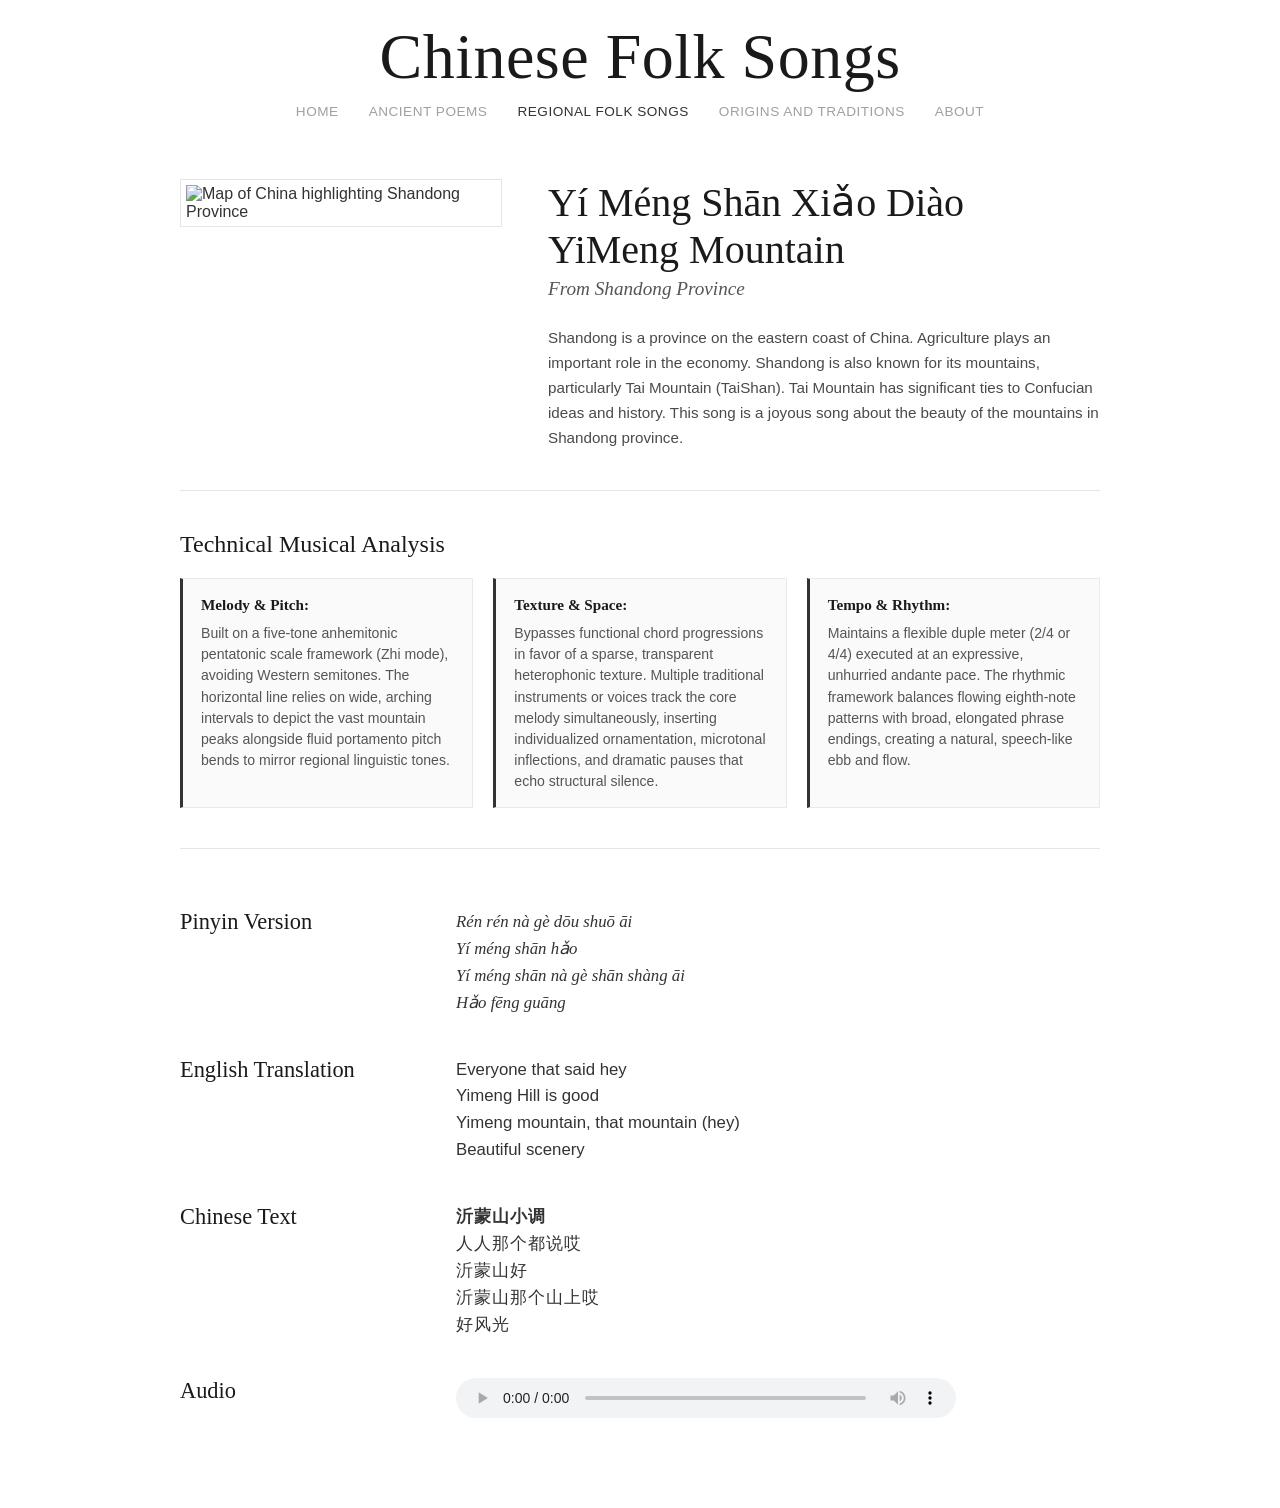
==== 8.html @ 67ccbd60 "page 8" ====
<!DOCTYPE html>
<html lang="en">

  <head>
    <meta charset="UTF-8">
    <title>yi meng shan xiao diao - ISP</title>
    <link rel="stylesheet" href="./style.css">

  </head>
    
  <body>
  <html lang="en">
<head>
    <meta charset="UTF-8">
    <meta name="viewport" content="width=device-width, initial-scale=1.0">
    <title>Chinese Folk Songs for Music Teachers</title>
    <link href="https://fonts.googleapis.com/css2?family=Playfair+Display:ital,wght=0,400..900;1,400..900&display=swap" rel="stylesheet">
    <link rel="stylesheet" href="style8.css">
</head>
<body>

    <header class="main-header">
        <h1>Chinese Folk Songs</h1>
    </header>

    <nav class="navbar">
        <ul>
            <li><a href="index.html">HOME</a></li>

            <li class="dropdown">
                <a href="ancientpoems.html">ANCIENT POEMS</a>
                <ul class="dropdown-menu">
                    <li><a href="1.html">JÌNG YÈ SĪ (QUIET NIGHT THOUGHTS)</a></li>
                    <li><a href="2.html">FÙ DÉ GǓ YUÁN CǍO SÒNG BIÉ (FAREWELL ON AN ANCIENT PLAIN)</a></li>
                    <li><a href="3.html">XIANG SI (THINKING OF EACH OTHER)</a></li>
                </ul>
            </li>
         
            <!-- Assigned the active class here since Yí Méng Shān Xiǎo Diào is a Regional Folk Song -->
            <li class="dropdown active">
                <a href="folksongs.html">REGIONAL FOLK SONGS</a>
                <ul class="dropdown-menu">
                    <li><a href="4.html">MÒ LÌ HUĀ (JASMINE FLOWER)</a></li>
                    <li><a href="5.html">KĀNG DÌNG QÍNG GĒ (KANGDING LOVE SONG)</a></li>
                    <li><a href="6.html">WA HA HA (XINJIANG PROVINCE)</a></li>
                    <li><a href="7.html">ZAI NA YAO YUAN DE DI FANG (XINJIANG PROVINCE)</a></li>
                    <li><a href="8.html">YI MENG SHAN XIAO DIAO (YIMENG MOUNTAN)</a></li>
                </ul>
            </li>

            <li class="dropdown">
                <a href="origins.html">ORIGINS AND TRADITIONS</a>
                <ul class="dropdown-menu">
                    <li><a href="history.html">HISTORY &amp; TIMELINE</a></li>
                    <li><a href="traditional.html">TRADITIONAL INSTRUMENTS</a></li>
                </ul>
            </li>

            <li><a href="about.html">ABOUT</a></li>
        </ul>
    </nav>

    <main class="poem-wrapper">
        
        <!-- TOP PROFILE MATRIX: Artwork and Biography -->
        <section class="poem-profile-grid">
            <div class="profile-image-frame">
                <!-- Updated alt attribute to match the map pointing to Shandong Province in image_39ad83.png -->
                <img src="https://govt.chinadaily.com.cn/images/202410/30/6721896c498eec7e131d1652.jpeg" alt="Map of China highlighting Shandong Province" class="poem-art-img">
            </div>
            
            <div class="profile-bio-text">
                <h2>Yí Méng Shān Xiǎo Diào<br>YiMeng Mountain</h2>
                <p class="poet-author">From Shandong Province</p>
                <p class="bio-narrative">
                    Shandong is a province on the eastern coast of China. Agriculture plays an important role in the economy. Shandong is also known for its mountains, particularly Tai Mountain (TaiShan). Tai Mountain has significant ties to Confucian ideas and history. This song is a joyous song about the beauty of the mountains in Shandong province.
                </p>
            </div>
        </section>

        <hr class="section-divider">

        <!-- NEW COMPACT MUSICAL ANALYSIS MATRIX -->
        <section class="quick-analysis-section">
            <h3>Technical Musical Analysis</h3>
            <div class="analysis-compact-grid">
                <div class="analysis-pill">
                    <strong>Melody &amp; Pitch:</strong> Built on a five-tone anhemitonic pentatonic scale framework (Zhi mode), avoiding Western semitones. The horizontal line relies on wide, arching intervals to depict the vast mountain peaks alongside fluid portamento pitch bends to mirror regional linguistic tones.
                </div>
                <div class="analysis-pill">
                    <strong>Texture &amp; Space:</strong> Bypasses functional chord progressions in favor of a sparse, transparent heterophonic texture. Multiple traditional instruments or voices track the core melody simultaneously, inserting individualized ornamentation, microtonal inflections, and dramatic pauses that echo structural silence.
                </div>
                <div class="analysis-pill">
                    <strong>Tempo &amp; Rhythm:</strong> Maintains a flexible duple meter (2/4 or 4/4) executed at an expressive, unhurried andante pace. The rhythmic framework balances flowing eighth-note patterns with broad, elongated phrase endings, creating a natural, speech-like ebb and flow. 
                </div>
            </div>
        </section>

        <hr class="section-divider">

        <!-- LOWER TRANSLATION MATRIX -->
        <section class="translation-matrix-grid">
            
            <div class="matrix-label-item">
                <h3>Pinyin Version</h3>
            </div>
            <div class="matrix-content-block pinyin-block">
                <p>Rén rén nà gè dōu shuō āi</p>
                <p>Yí méng shān hǎo</p>
                <p>Yí méng shān nà gè shān shàng āi</p>
                <p>Hǎo fēng guāng</p>
            </div>

            <div class="matrix-label-item">
                <h3>English Translation</h3>
            </div>
            <div class="matrix-content-block english-block">
                <p>Everyone that said hey</p>
                <p>Yimeng Hill is good</p>
                <p>Yimeng mountain, that mountain (hey)</p>
                <p>Beautiful scenery</p>
            </div>

            <div class="matrix-label-item">
                <h3>Chinese Text</h3>
            </div>
            <div class="matrix-content-block chinese-block">
                <p><strong>沂蒙山小调</strong></p>
                <p>人人那个都说哎</p>
                <p>沂蒙山好</p>
                <p>沂蒙山那个山上哎</p>
                <p>好风光</p>
            </div>

            <div class="matrix-label-item">
                <h3>Audio</h3>
            </div>
            <div class="matrix-content-block audio-block">
                <audio controls class="custom-audio-player">
                    <!-- Placeholder link preserved for the updated audio track execution -->
                    <source src="https://www.dropbox.com/scl/fi/th9v6qn0a2kprmneqp8wo/A-Ditty-of-Yimeng-Mountains-Yi-Meng-Shan-Xiao-Diao.mp3?rlkey=ypcoowwkd25ro7mayodqrt58b&amp;st=93h19vhk&amp;raw=1" type="audio/mpeg">
                    Your browser does not support the audio element.
                </audio>
            </div>

        </section>
    </main>

</body>
</html>
    
  </body>
  
</html>
---- style.css ----
/* Global Reset and Settings */
* {
    margin: 0;
    padding: 0;
    box-sizing: border-box;
}

body {
    font-family: 'Helvetica Neue', Helvetica, Arial, sans-serif;
    background-color: #ffffff;
    color: #333333;
    padding: 20px; /* Base outer frame padding */
    -webkit-font-smoothing: antialiased;
    -moz-osx-font-smoothing: grayscale;
}

/* Header Styles */
.main-header h1 {
    text-align: center;
    font-family: 'Georgia', serif; 
    font-size: 4rem;           
    font-weight: 400;          
    letter-spacing: 0.5px;
    color: #1a1a1a;            
}

/* Navigation Menu Styles */
.navbar {
    display: flex;
    justify-content: center;
    margin-bottom: 15px;
    position: relative;
    z-index: 10; 
}

.navbar ul {
    list-style: none;
    display: flex;
    gap: 30px;
}

.navbar a {
    text-decoration: none;
    font-size: 0.85rem;
    letter-spacing: 0.5px;
    color: #a0a0a0; 
    display: block;
    padding: 10px 0;
    transition: color 0.2s ease;
}

.navbar li.active > a,
.navbar a:hover {
    color: #333333; 
}

/* Dropdown Sub-menu Setup */
.dropdown {
    position: relative;
}

.dropdown .dropdown-menu {
    display: flex; 
    flex-direction: column;
    position: absolute;
    top: 100%;
    left: 50%;                     
    transform: translate(-50%, -10px); 
    background-color: rgba(255, 255, 255, 0.95); 
    border: 1px solid #dcdcdc;
    width: 260px;                  
    gap: 0; 
    
    visibility: hidden;            
    opacity: 0;                    
    transition: opacity 0.3s ease, transform 0.3s ease, visibility 0.3s;
}

.dropdown:hover .dropdown-menu {
    visibility: visible;           
    opacity: 1;                    
    transform: translate(-50%, 0); 
}

.dropdown-menu li {
    border-bottom: 1px solid #e5e5e5;
}

.dropdown-menu li:last-child {
    border-bottom: none;
}

.dropdown-menu a {
    color: #8c8c8c;
    font-size: 0.75rem;
    line-height: 1.3;
    padding: 12px 15px;
    text-align: left;
}

.dropdown-menu a:hover {
    background-color: #f9f9f9;
    color: #333333;
}

/* Hero Section Layout */
.hero-section {
    position: relative;
    width: 100%;
    max-width: 1200px;
    height: 500px;
    margin: 0 auto;
    background: #1a1a1a url('https://i.redd.it/rlrb2d1rll3b1.jpg') no-repeat center center/cover; 
    display: flex;
    align-items: center;
    justify-content: center;
}

.hero-overlay {
    position: absolute;
    top: 0;
    left: 0;
    width: 100%;
    height: 100%;
    background-color: rgba(0, 0, 0, 0.35); 
    display: flex;
    flex-direction: column;
    justify-content: center;
    align-items: center;
    text-align: center;
    color: #ffffff;
    padding: 0 20px;
}

.hero-overlay h2 {
    font-family: 'Georgia', serif; 
    font-size: 3rem;
    font-weight: 400;
    margin-bottom: 20px;
    text-shadow: 1px 1px 4px rgba(0, 0, 0, 0.6);
}

.subtitle {
    font-size: 1.25rem;
    font-weight: 300;
    margin-bottom: 40px;
    letter-spacing: 0.5px;
    text-shadow: 1px 1px 3px rgba(0, 0, 0, 0.6);
}

.cta-text {
    font-size: 1.05rem;
    font-weight: 600;
    letter-spacing: 0.3px;
    text-shadow: 1px 1px 3px rgba(0, 0, 0, 0.8);
}

/* Intro Section Layout */
.intro-section {
    width: 100%;
    max-width: 1200px; 
    margin: 50px auto; 
    padding: 0;        
}

.intro-container {
    display: flex;
    gap: 5px;           
    align-items: center; 
}

/* Image Column Alignment */
.intro-image-wrapper {
    flex: 0 0 40%;       
}

.intro-image {
    width: 50%;
    height: auto;
    display: block;      
    object-fit: cover;
}

/* Text Column Alignment */
.intro-text {
    flex: 1;             
}

.intro-text p {
    font-family: 'Helvetica Neue', Helvetica, Arial, sans-serif;
    font-size: 1.05rem;
    line-height: 1.65;
    color: #4a4a4a;
    margin-bottom: 24px;
}

.intro-text p:last-child {
    margin-bottom: 0;
}

.intro-text em {
    font-style: italic;
}

.intro-text a {
    color: #4682B4; 
    text-decoration: none;
    font-weight: 500;
}

.intro-text a:hover {
    text-decoration: underline;
}

/* Categories Section Layout (Brought closer together and centered) */
.categories-section {
    width: 100%;
    max-width: 800px; /* Narrowed layout container pulls the cards tighter to the center */
    margin: 80px auto 40px auto; 
    padding: 40px 0 0 0;
    border-top: 1px solid #e5e5e5; 
}

.categories-container {
    display: grid;
    grid-template-columns: repeat(3, 1fr); 
    gap: 30px; /* Reduced gutter spacing brings columns closer horizontally */
    justify-content: center;               
}

/* Individual Card Styling */
.category-card {
    display: flex;
    flex-direction: column;
    align-items: center; 
    text-align: center;
}

/* Image Uniformity Settings */
.category-image-wrapper {
    width: 100%;
    height: 140px; 
    margin-bottom: 25px;
    display: flex;
    justify-content: center;
    align-items: center;
    overflow: hidden;
}

.category-image {
    max-width: 100%;
    max-height: 100%;
    object-fit: contain; 
}

/* Text Layering typography */
.category-card h3 {
    font-family: 'Georgia', serif;
    font-size: 1.65rem;
    font-weight: 400;
    color: #1a1a1a;
    margin-bottom: 15px;
    line-height: 1.2;
}

.category-card p {
    font-family: 'Helvetica Neue', Helvetica, Arial, sans-serif;
    font-size: 0.95rem;
    line-height: 1.5;
    color: #555555;
    margin-bottom: 30px;
    flex-grow: 1; 
}

/* Dark Accent Button Links */
.btn-learn-more {
    display: inline-block;
    background-color: #2b2b2b;
    color: #ffffff;
    text-decoration: none;
    font-family: 'Helvetica Neue', Helvetica, Arial, sans-serif;
    font-size: 0.75rem;
    font-weight: 600;
    letter-spacing: 1px;
    padding: 12px 24px;
    transition: background-color 0.2s ease;
}

.btn-learn-more:hover {
    background-color: #444444; 
}

/* Responsive UI Adjustment Layer */
@media (max-width: 768px) {
    .intro-section {
        padding: 0 20px; 
    }
    
    .intro-container {
        flex-direction: column; 
        gap: 3px;
    }
    
    .intro-image-wrapper {
        flex: 0 0 100%;
    }

    .categories-section {
        padding: 40px 20px 0 20px; 
    }

    .categories-container {
        grid-template-columns: 1fr; /* Stacks vertically on smaller mobile displays */
        gap: 50px;
    }
}
---- style8.css ----
/* ==========================================
   GLOBAL RESET & BASE LAYOUT SETTINGS
   ========================================== */
* {
    margin: 0;
    padding: 0;
    box-sizing: border-box;
}

body {
    font-family: 'Helvetica Neue', Helvetica, Arial, sans-serif;
    background-color: #ffffff;
    color: #333333;
    padding: 20px;
    -webkit-font-smoothing: antialiased;
    -moz-osx-font-smoothing: grayscale;
}

/* Main Top Header */
.main-header h1 {
    text-align: center;
    font-family: 'Georgia', serif; 
    font-size: 4rem;           
    font-weight: 400;          
    letter-spacing: 0.5px;
    color: #1a1a1a;            
}

/* ==========================================
   NAVIGATION BAR & DROPDOWN ALIGNMENT
   ========================================== */
.navbar {
    display: flex;
    justify-content: center;
    margin-bottom: 15px;
    position: relative;
    z-index: 100;
}

.navbar ul {
    list-style: none;
    display: flex;
    gap: 30px;
}

.navbar a {
    text-decoration: none;
    font-size: 0.85rem;
    letter-spacing: 0.5px;
    color: #a0a0a0; 
    display: block;
    padding: 10px 0;
    transition: color 0.2s ease;
}

.navbar li.active > a,
.navbar a:hover {
    color: #333333; 
}

/* Dropdown Menu System Configuration */
.dropdown {
    position: relative;
}

.dropdown .dropdown-menu {
    display: flex; 
    flex-direction: column;
    position: absolute;
    top: 100%;
    left: 50%;                     
    transform: translate(-50%, -10px); 
    background-color: rgba(255, 255, 255, 0.98); 
    border: 1px solid #dcdcdc;
    width: 280px;                  
    gap: 0; 
    padding: 0;
    
    visibility: hidden;            
    opacity: 0;                    
    transition: opacity 0.3s ease, transform 0.3s ease, visibility 0.3s;
    box-shadow: 0px 4px 10px rgba(0,0,0,0.05);
}

.dropdown:hover .dropdown-menu {
    visibility: visible;           
    opacity: 1;                    
    transform: translate(-50%, 0); 
}

.dropdown-menu li {
    border-bottom: 1px solid #e5e5e5;
    width: 100%;
}

.dropdown-menu li:last-child {
    border-bottom: none;
}

.dropdown-menu a {
    color: #8c8c8c;
    font-size: 0.75rem;
    line-height: 1.3;
    padding: 12px 15px;
    text-align: left;
    display: block;
}

.dropdown-menu a:hover {
    background-color: #f9f9f9;
    color: #333333;
}

/* ==========================================
   PAGE STRUCTURAL TYPOGRAPHY
   ========================================== */
.section-divider {
    width: 100%;
    border: none;
    border-top: 1px solid #e5e5e5;
    margin: 40px 0;
}

/* ==========================================
   POEM WORKSPACE STRUCTURING
   ========================================== */
.poem-wrapper {
    width: 100%;
    max-width: 960px;
    margin: 50px auto;
    padding: 0 20px;
}

/* Top Biography Grid */
.poem-profile-grid {
    display: grid;
    grid-template-columns: 35% 60%;
    gap: 5%;
    align-items: start;
    margin-bottom: 40px;
}

.profile-image-frame {
    border: 1px solid #e5e5e5;
    padding: 5px;
    background-color: #ffffff;
}

.poem-art-img {
    width: 100%;
    height: auto;
    display: block;
    object-fit: cover;
}

.profile-bio-text {
    text-align: left;
}

.profile-bio-text h2 {
    font-family: 'Georgia', serif;
    font-size: 2.5rem;
    font-weight: 400;
    color: #1a1a1a;
    margin-bottom: 5px;
}

.poet-author {
    font-family: 'Georgia', serif;
    font-style: italic;
    font-size: 1.2rem;
    color: #555555;
    margin-bottom: 25px;
}

.bio-narrative {
    font-size: 0.95rem;
    line-height: 1.65;
    color: #4a4a4a;
}

/* ==========================================
   COMPACT MUSICAL ANALYSIS MATRIX STYLING
   ========================================== */
.quick-analysis-section {
    text-align: left;
    margin: 10px 0;
}

.quick-analysis-section h3 {
    font-family: 'Georgia', serif;
    font-size: 1.5rem;
    font-weight: 400;
    color: #1a1a1a;
    margin-bottom: 20px;
}

.analysis-compact-grid {
    display: grid;
    grid-template-columns: repeat(3, 1fr);
    gap: 20px;
}

.analysis-pill {
    background-color: #fafafa;
    border: 1px solid #eaeaea;
    border-left: 3px solid #333333;
    padding: 15px 18px;
    font-size: 0.88rem;
    line-height: 1.5;
    color: #555555;
}

.analysis-pill strong {
    color: #1a1a1a;
    display: block;
    font-family: 'Georgia', serif;
    font-size: 0.95rem;
    margin-bottom: 6px;
}

/* ==========================================
   FIXED POEM DATA MATRIX (CSS GRID ROW PAIRING)
   ========================================== */
.translation-matrix-grid {
    display: grid;
    grid-template-columns: 30% 70%; 
    gap: 0;
    margin-top: 30px;
    text-align: left;
    align-items: start; 
}

.matrix-label-item {
    padding: 20px 0;
}

.matrix-label-item h3 {
    font-family: 'Georgia', serif;
    font-size: 1.4rem;
    font-weight: 400;
    color: #1a1a1a;
    line-height: 1.2;
}

.matrix-content-block {
    padding: 20px 0;
    font-size: 1.05rem;
    line-height: 1.6;
    color: #333333;
}

/* Custom Text and Type Adjustments */
.pinyin-block p {
    font-family: 'Georgia', serif;
    font-style: italic;
}

.english-block h4,
.chinese-block h4 {
    font-family: 'Georgia', serif;
    font-size: 1.1rem;
    font-weight: bold;
    margin-bottom: 8px;
    color: #1a1a1a;
}

.chinese-block p {
    font-family: "PingFang SC", "Hiragino Sans GB", "Microsoft YaHei", serif;
    letter-spacing: 1px;
}

/* Printable PDF attachment styling */
.pdf-link-element {
    color: #0066cc;
    text-decoration: none;
    font-size: 0.95rem;
    display: inline-flex;
    align-items: center;
    gap: 8px;
}

.pdf-link-element:hover {
    text-decoration: underline;
}

/* ==========================================
   RESPONSIVE UI CONFIGURATIONS
   ========================================== */
@media (max-width: 768px) {
    .main-header h1 {
        font-size: 2.8rem;
    }

    .poem-profile-grid {
        grid-template-columns: 1fr;
        gap: 30px;
    }

    .analysis-compact-grid {
        grid-template-columns: 1fr;
        gap: 15px;
    }
    
    .translation-matrix-grid {
        grid-template-columns: 1fr; 
    }
    
    .matrix-label-item {
        padding: 15px 0 0 0;
        border-bottom: 1px solid #eeeeee;
    }
    
    .matrix-content-block {
        padding: 5px 0 15px 0;
    }
}
/* ==========================================
   AUDIO PLAYER LAYOUT ADJUSTMENTS
   ========================================== */
.audio-block {
    padding: 20px 0;
    display: flex;
    align-items: center;
}

.custom-audio-player {
    width: 100%;
    max-width: 500px; /* Limits the player width to match modern, sleek web elements */
    height: 40px;
    outline: none;
}

/* Ensure borders match nicely on small screen viewports */
@media (max-width: 768px) {
    .audio-block {
        padding: 10px 0 20px 0;
    }
}
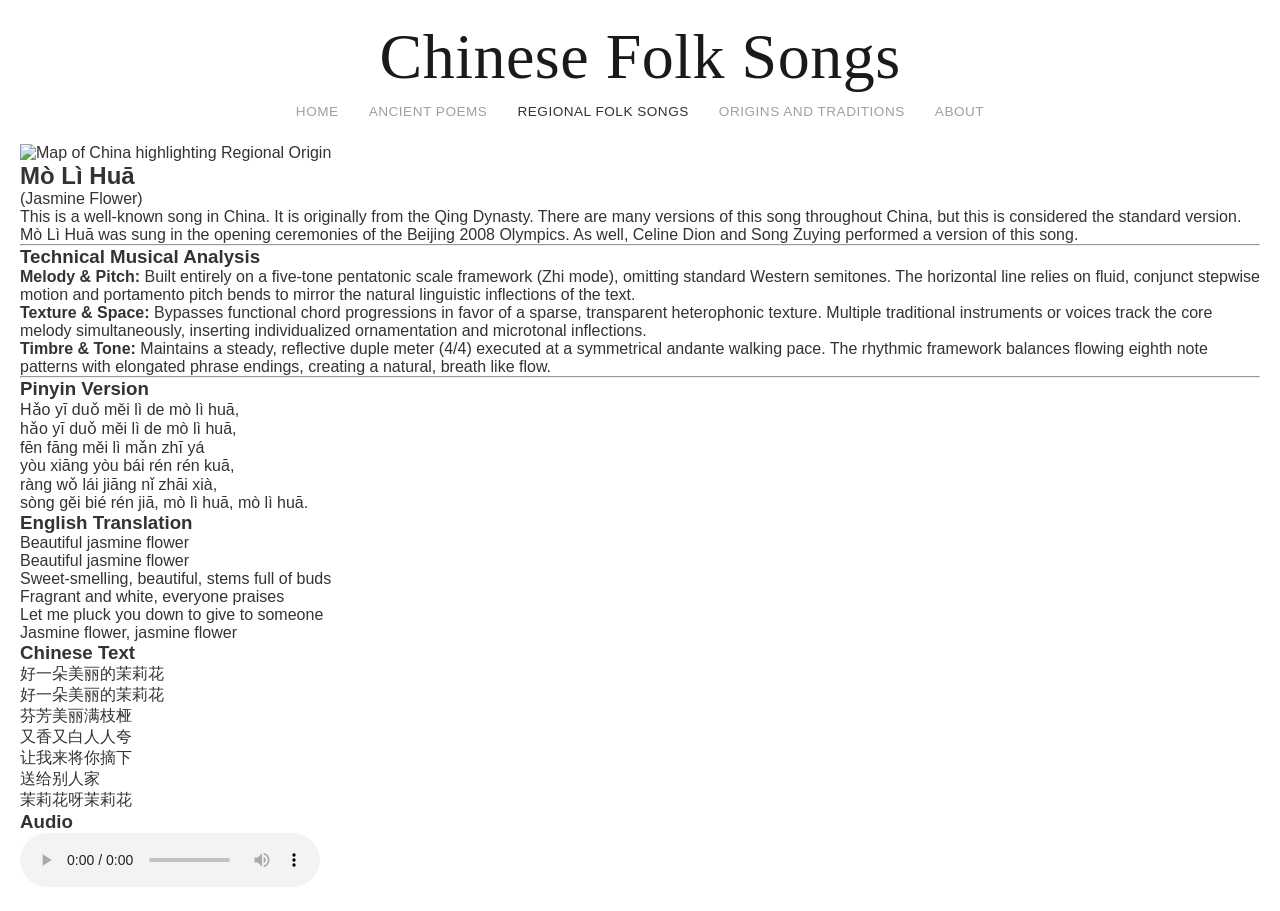
==== commit 2f7bbbf7: "page 8" ====
--- a/8.html
+++ b/8.html
@@ -3,7 +3,7 @@
 
   <head>
     <meta charset="UTF-8">
-    <title>yi meng shan xiao diao - ISP</title>
+    <title>Mo Li Hua - ISP</title>
     <link rel="stylesheet" href="./style.css">
 
   </head>
@@ -15,7 +15,7 @@
     <meta name="viewport" content="width=device-width, initial-scale=1.0">
     <title>Chinese Folk Songs for Music Teachers</title>
     <link href="https://fonts.googleapis.com/css2?family=Playfair+Display:ital,wght=0,400..900;1,400..900&display=swap" rel="stylesheet">
-    <link rel="stylesheet" href="style8.css">
+    <link rel="stylesheet" href="style4.css">
 </head>
 <body>
 
@@ -36,7 +36,7 @@
                 </ul>
             </li>
          
-            <!-- Assigned the active class here since Yí Méng Shān Xiǎo Diào is a Regional Folk Song -->
+            <!-- Moved the active class here since Mò Lì Huā is a Regional Folk Song -->
             <li class="dropdown active">
                 <a href="folksongs.html">REGIONAL FOLK SONGS</a>
                 <ul class="dropdown-menu">
@@ -62,36 +62,39 @@
 
     <main class="poem-wrapper">
         
-        <!-- TOP PROFILE MATRIX: Artwork and Biography -->
+        <!-- TOP PROFILE MATRIX: Artwork and Biography (Original image container preserved) -->
         <section class="poem-profile-grid">
             <div class="profile-image-frame">
-                <!-- Updated alt attribute to match the map pointing to Shandong Province in image_39ad83.png -->
-                <img src="https://govt.chinadaily.com.cn/images/202410/30/6721896c498eec7e131d1652.jpeg" alt="Map of China highlighting Shandong Province" class="poem-art-img">
+                <!-- Kept the original map visualization layout placeholder image frame intact -->
+                <img src="https://i.ytimg.com/vi/oK3dEf_lVS4/hqdefault.jpg" alt="Map of China highlighting Regional Origin" class="poem-art-img">
             </div>
             
             <div class="profile-bio-text">
-                <h2>Yí Méng Shān Xiǎo Diào<br>YiMeng Mountain</h2>
-                <p class="poet-author">From Shandong Province</p>
+                <h2>Mò Lì Huā</h2>
+                <p class="poet-author">(Jasmine Flower)</p>
                 <p class="bio-narrative">
-                    Shandong is a province on the eastern coast of China. Agriculture plays an important role in the economy. Shandong is also known for its mountains, particularly Tai Mountain (TaiShan). Tai Mountain has significant ties to Confucian ideas and history. This song is a joyous song about the beauty of the mountains in Shandong province.
+                    This is a well-known song in China. It is originally from the Qing Dynasty. There are many versions of this song throughout China, but this is considered the standard version.
+                </p>
+                <p class="bio-narrative">
+                    Mò Lì Huā was sung in the opening ceremonies of the Beijing 2008 Olympics. As well, Celine Dion and Song Zuying performed a version of this song.
                 </p>
             </div>
         </section>
 
         <hr class="section-divider">
 
-        <!-- NEW COMPACT MUSICAL ANALYSIS MATRIX -->
+        <!-- COMPACT MUSICAL ANALYSIS MATRIX -->
         <section class="quick-analysis-section">
             <h3>Technical Musical Analysis</h3>
             <div class="analysis-compact-grid">
                 <div class="analysis-pill">
-                    <strong>Melody &amp; Pitch:</strong> Built on a five-tone anhemitonic pentatonic scale framework (Zhi mode), avoiding Western semitones. The horizontal line relies on wide, arching intervals to depict the vast mountain peaks alongside fluid portamento pitch bends to mirror regional linguistic tones.
+                    <strong>Melody &amp; Pitch:</strong> Built entirely on a five-tone pentatonic scale framework (Zhi mode), omitting standard Western semitones. The horizontal line relies on fluid, conjunct stepwise motion and portamento pitch bends to mirror the natural linguistic inflections of the text.
                 </div>
                 <div class="analysis-pill">
-                    <strong>Texture &amp; Space:</strong> Bypasses functional chord progressions in favor of a sparse, transparent heterophonic texture. Multiple traditional instruments or voices track the core melody simultaneously, inserting individualized ornamentation, microtonal inflections, and dramatic pauses that echo structural silence.
+                    <strong>Texture &amp; Space:</strong> Bypasses functional chord progressions in favor of a sparse, transparent heterophonic texture. Multiple traditional instruments or voices track the core melody simultaneously, inserting individualized ornamentation and microtonal inflections.
                 </div>
                 <div class="analysis-pill">
-                    <strong>Tempo &amp; Rhythm:</strong> Maintains a flexible duple meter (2/4 or 4/4) executed at an expressive, unhurried andante pace. The rhythmic framework balances flowing eighth-note patterns with broad, elongated phrase endings, creating a natural, speech-like ebb and flow. 
+                    <strong>Timbre &amp; Tone:</strong> Maintains a steady, reflective duple meter (4/4) executed at a symmetrical andante walking pace. The rhythmic framework balances flowing eighth note patterns with elongated phrase endings, creating a natural, breath like flow.
                 </div>
             </div>
         </section>
@@ -105,31 +108,37 @@
                 <h3>Pinyin Version</h3>
             </div>
             <div class="matrix-content-block pinyin-block">
-                <p>Rén rén nà gè dōu shuō āi</p>
-                <p>Yí méng shān hǎo</p>
-                <p>Yí méng shān nà gè shān shàng āi</p>
-                <p>Hǎo fēng guāng</p>
+                <p>Hǎo yī duǒ měi lì de mò lì huā,</p>
+                <p>hǎo yī duǒ měi lì de mò lì huā,</p>
+                <p>fēn fāng měi lì mǎn zhī yá</p>
+                <p>yòu xiāng yòu bái rén rén kuā,</p>
+                <p>ràng wǒ lái jiāng nǐ zhāi xià,</p>
+                <p>sòng gěi bié rén jiā, mò lì huā, mò lì huā.</p>
             </div>
 
             <div class="matrix-label-item">
                 <h3>English Translation</h3>
             </div>
             <div class="matrix-content-block english-block">
-                <p>Everyone that said hey</p>
-                <p>Yimeng Hill is good</p>
-                <p>Yimeng mountain, that mountain (hey)</p>
-                <p>Beautiful scenery</p>
+                <p>Beautiful jasmine flower</p>
+                <p>Beautiful jasmine flower</p>
+                <p>Sweet-smelling, beautiful, stems full of buds</p>
+                <p>Fragrant and white, everyone praises</p>
+                <p>Let me pluck you down to give to someone</p>
+                <p>Jasmine flower, jasmine flower</p>
             </div>
 
             <div class="matrix-label-item">
                 <h3>Chinese Text</h3>
             </div>
             <div class="matrix-content-block chinese-block">
-                <p><strong>沂蒙山小调</strong></p>
-                <p>人人那个都说哎</p>
-                <p>沂蒙山好</p>
-                <p>沂蒙山那个山上哎</p>
-                <p>好风光</p>
+                <p>好一朵美丽的茉莉花</p>
+                <p>好一朵美丽的茉莉花</p>
+                <p>芬芳美丽满枝桠</p>
+                <p>又香又白人人夸</p>
+                <p>让我来将你摘下</p>
+                <p>送给别人家</p>
+                <p>茉莉花呀茉莉花</p>
             </div>
 
             <div class="matrix-label-item">
@@ -137,8 +146,7 @@
             </div>
             <div class="matrix-content-block audio-block">
                 <audio controls class="custom-audio-player">
-                    <!-- Placeholder link preserved for the updated audio track execution -->
-                    <source src="https://www.dropbox.com/scl/fi/th9v6qn0a2kprmneqp8wo/A-Ditty-of-Yimeng-Mountains-Yi-Meng-Shan-Xiao-Diao.mp3?rlkey=ypcoowwkd25ro7mayodqrt58b&amp;st=93h19vhk&amp;raw=1" type="audio/mpeg">
+                    <source src="https://www.dropbox.com/scl/fi/nlgyu8fip0zg2hc87bcpz/_Mo-Li-Hua_-_Jasmine-Flower_-Chinese-Folk-Song.mp3?rlkey=z71kr9jp1zcxti7wj3426zgbg&amp;st=afhpijh5&amp;raw=1" type="audio/mpeg">
                     Your browser does not support the audio element.
                 </audio>
             </div>
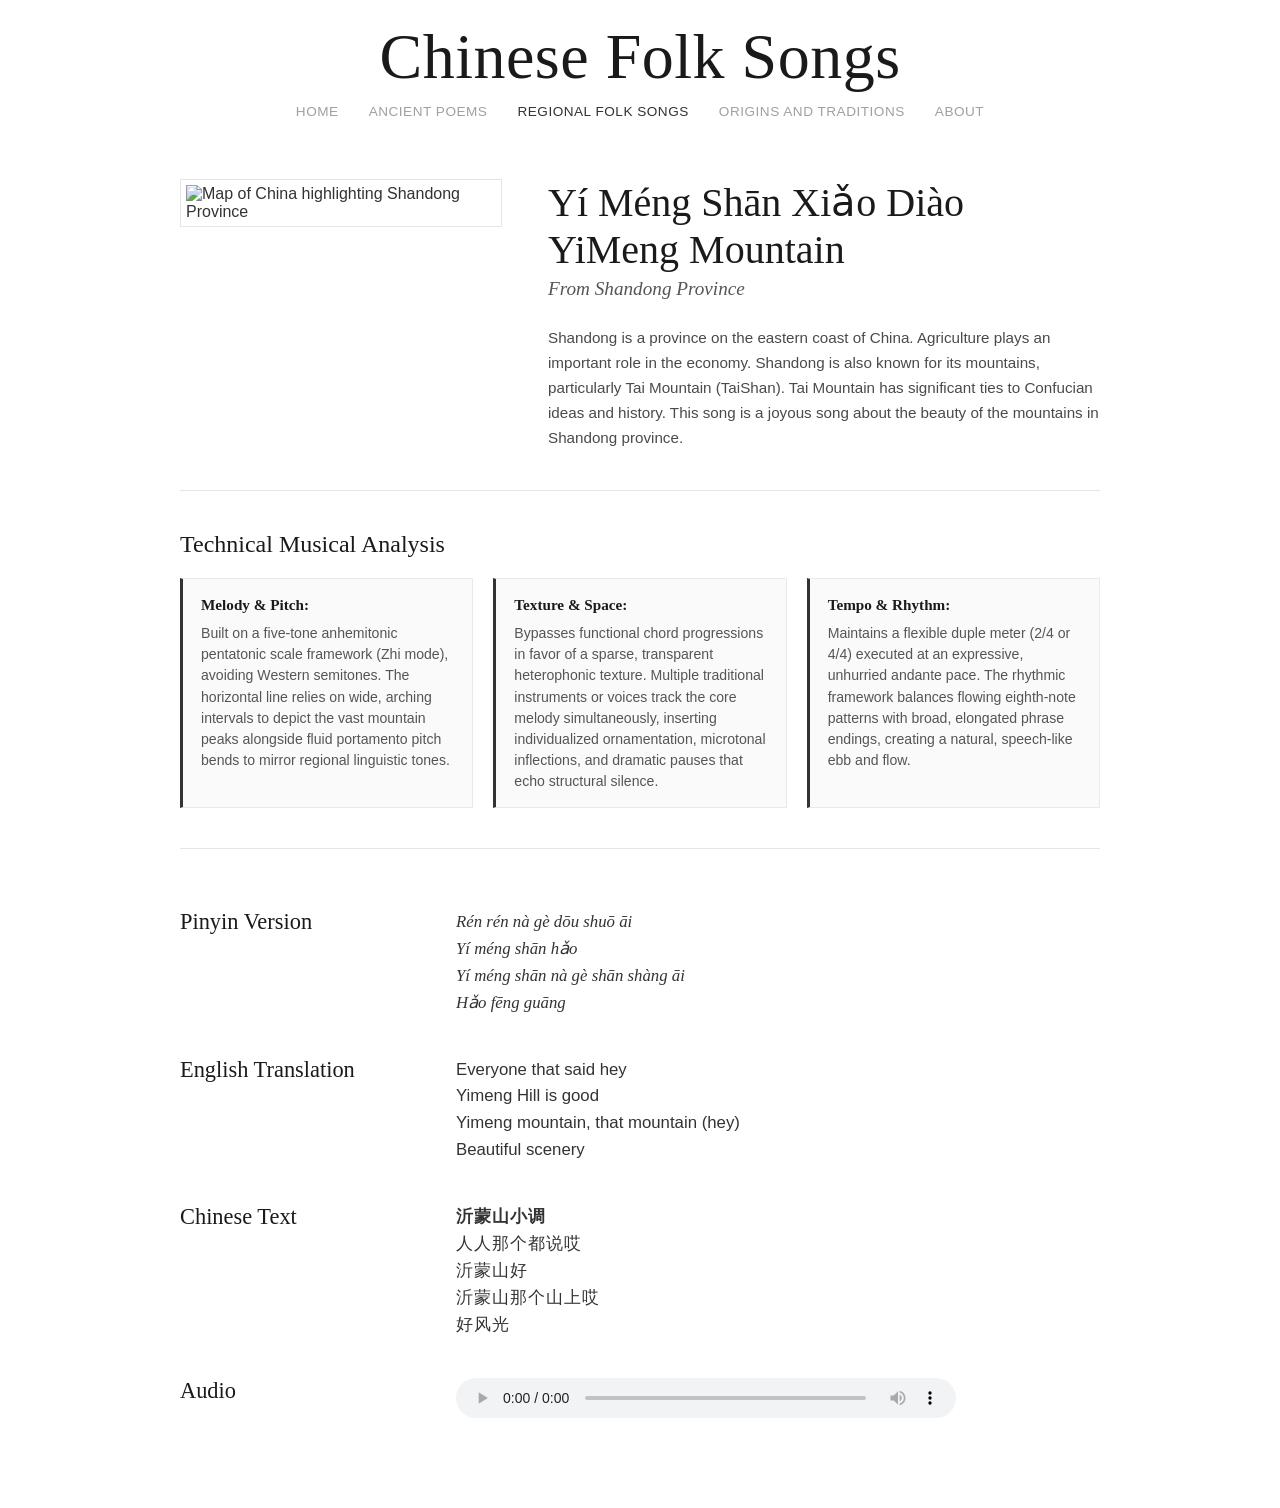
==== commit 9847a12e: "page 8" ====
--- a/8.html
+++ b/8.html
@@ -3,7 +3,7 @@
 
   <head>
     <meta charset="UTF-8">
-    <title>Mo Li Hua - ISP</title>
+    <title>yi meng shan xiao diao - ISP</title>
     <link rel="stylesheet" href="./style.css">
 
   </head>
@@ -15,7 +15,7 @@
     <meta name="viewport" content="width=device-width, initial-scale=1.0">
     <title>Chinese Folk Songs for Music Teachers</title>
     <link href="https://fonts.googleapis.com/css2?family=Playfair+Display:ital,wght=0,400..900;1,400..900&display=swap" rel="stylesheet">
-    <link rel="stylesheet" href="style4.css">
+    <link rel="stylesheet" href="style8.css">
 </head>
 <body>
 
@@ -36,7 +36,7 @@
                 </ul>
             </li>
          
-            <!-- Moved the active class here since Mò Lì Huā is a Regional Folk Song -->
+            <!-- Assigned the active class here since Yí Méng Shān Xiǎo Diào is a Regional Folk Song -->
             <li class="dropdown active">
                 <a href="folksongs.html">REGIONAL FOLK SONGS</a>
                 <ul class="dropdown-menu">
@@ -62,39 +62,36 @@
 
     <main class="poem-wrapper">
         
-        <!-- TOP PROFILE MATRIX: Artwork and Biography (Original image container preserved) -->
+        <!-- TOP PROFILE MATRIX: Artwork and Biography -->
         <section class="poem-profile-grid">
             <div class="profile-image-frame">
-                <!-- Kept the original map visualization layout placeholder image frame intact -->
-                <img src="https://i.ytimg.com/vi/oK3dEf_lVS4/hqdefault.jpg" alt="Map of China highlighting Regional Origin" class="poem-art-img">
+                <!-- Updated alt attribute to match the map pointing to Shandong Province in image_39ad83.png -->
+                <img src="https://govt.chinadaily.com.cn/images/202410/30/6721896c498eec7e131d1652.jpeg" alt="Map of China highlighting Shandong Province" class="poem-art-img">
             </div>
             
             <div class="profile-bio-text">
-                <h2>Mò Lì Huā</h2>
-                <p class="poet-author">(Jasmine Flower)</p>
+                <h2>Yí Méng Shān Xiǎo Diào<br>YiMeng Mountain</h2>
+                <p class="poet-author">From Shandong Province</p>
                 <p class="bio-narrative">
-                    This is a well-known song in China. It is originally from the Qing Dynasty. There are many versions of this song throughout China, but this is considered the standard version.
-                </p>
-                <p class="bio-narrative">
-                    Mò Lì Huā was sung in the opening ceremonies of the Beijing 2008 Olympics. As well, Celine Dion and Song Zuying performed a version of this song.
+                    Shandong is a province on the eastern coast of China. Agriculture plays an important role in the economy. Shandong is also known for its mountains, particularly Tai Mountain (TaiShan). Tai Mountain has significant ties to Confucian ideas and history. This song is a joyous song about the beauty of the mountains in Shandong province.
                 </p>
             </div>
         </section>
 
         <hr class="section-divider">
 
-        <!-- COMPACT MUSICAL ANALYSIS MATRIX -->
+        <!-- NEW COMPACT MUSICAL ANALYSIS MATRIX -->
         <section class="quick-analysis-section">
             <h3>Technical Musical Analysis</h3>
             <div class="analysis-compact-grid">
                 <div class="analysis-pill">
-                    <strong>Melody &amp; Pitch:</strong> Built entirely on a five-tone pentatonic scale framework (Zhi mode), omitting standard Western semitones. The horizontal line relies on fluid, conjunct stepwise motion and portamento pitch bends to mirror the natural linguistic inflections of the text.
+                    <strong>Melody &amp; Pitch:</strong> Built on a five-tone anhemitonic pentatonic scale framework (Zhi mode), avoiding Western semitones. The horizontal line relies on wide, arching intervals to depict the vast mountain peaks alongside fluid portamento pitch bends to mirror regional linguistic tones.
                 </div>
                 <div class="analysis-pill">
-                    <strong>Texture &amp; Space:</strong> Bypasses functional chord progressions in favor of a sparse, transparent heterophonic texture. Multiple traditional instruments or voices track the core melody simultaneously, inserting individualized ornamentation and microtonal inflections.
+                    <strong>Texture &amp; Space:</strong> Bypasses functional chord progressions in favor of a sparse, transparent heterophonic texture. Multiple traditional instruments or voices track the core melody simultaneously, inserting individualized ornamentation, microtonal inflections, and dramatic pauses that echo structural silence.
                 </div>
                 <div class="analysis-pill">
-                    <strong>Timbre &amp; Tone:</strong> Maintains a steady, reflective duple meter (4/4) executed at a symmetrical andante walking pace. The rhythmic framework balances flowing eighth note patterns with elongated phrase endings, creating a natural, breath like flow.
+                    <strong>Tempo &amp; Rhythm:</strong> Maintains a flexible duple meter (2/4 or 4/4) executed at an expressive, unhurried andante pace. The rhythmic framework balances flowing eighth-note patterns with broad, elongated phrase endings, creating a natural, speech-like ebb and flow. 
                 </div>
             </div>
         </section>
@@ -108,37 +105,31 @@
                 <h3>Pinyin Version</h3>
             </div>
             <div class="matrix-content-block pinyin-block">
-                <p>Hǎo yī duǒ měi lì de mò lì huā,</p>
-                <p>hǎo yī duǒ měi lì de mò lì huā,</p>
-                <p>fēn fāng měi lì mǎn zhī yá</p>
-                <p>yòu xiāng yòu bái rén rén kuā,</p>
-                <p>ràng wǒ lái jiāng nǐ zhāi xià,</p>
-                <p>sòng gěi bié rén jiā, mò lì huā, mò lì huā.</p>
+                <p>Rén rén nà gè dōu shuō āi</p>
+                <p>Yí méng shān hǎo</p>
+                <p>Yí méng shān nà gè shān shàng āi</p>
+                <p>Hǎo fēng guāng</p>
             </div>
 
             <div class="matrix-label-item">
                 <h3>English Translation</h3>
             </div>
             <div class="matrix-content-block english-block">
-                <p>Beautiful jasmine flower</p>
-                <p>Beautiful jasmine flower</p>
-                <p>Sweet-smelling, beautiful, stems full of buds</p>
-                <p>Fragrant and white, everyone praises</p>
-                <p>Let me pluck you down to give to someone</p>
-                <p>Jasmine flower, jasmine flower</p>
+                <p>Everyone that said hey</p>
+                <p>Yimeng Hill is good</p>
+                <p>Yimeng mountain, that mountain (hey)</p>
+                <p>Beautiful scenery</p>
             </div>
 
             <div class="matrix-label-item">
                 <h3>Chinese Text</h3>
             </div>
             <div class="matrix-content-block chinese-block">
-                <p>好一朵美丽的茉莉花</p>
-                <p>好一朵美丽的茉莉花</p>
-                <p>芬芳美丽满枝桠</p>
-                <p>又香又白人人夸</p>
-                <p>让我来将你摘下</p>
-                <p>送给别人家</p>
-                <p>茉莉花呀茉莉花</p>
+                <p><strong>沂蒙山小调</strong></p>
+                <p>人人那个都说哎</p>
+                <p>沂蒙山好</p>
+                <p>沂蒙山那个山上哎</p>
+                <p>好风光</p>
             </div>
 
             <div class="matrix-label-item">
@@ -146,7 +137,8 @@
             </div>
             <div class="matrix-content-block audio-block">
                 <audio controls class="custom-audio-player">
-                    <source src="https://www.dropbox.com/scl/fi/nlgyu8fip0zg2hc87bcpz/_Mo-Li-Hua_-_Jasmine-Flower_-Chinese-Folk-Song.mp3?rlkey=z71kr9jp1zcxti7wj3426zgbg&amp;st=afhpijh5&amp;raw=1" type="audio/mpeg">
+                    <!-- Placeholder link preserved for the updated audio track execution -->
+                    <source src="https://www.dropbox.com/scl/fi/th9v6qn0a2kprmneqp8wo/A-Ditty-of-Yimeng-Mountains-Yi-Meng-Shan-Xiao-Diao.mp3?rlkey=ypcoowwkd25ro7mayodqrt58b&amp;st=93h19vhk&amp;raw=1" type="audio/mpeg">
                     Your browser does not support the audio element.
                 </audio>
             </div>
--- a/style8.css
+++ b/style8.css
@@ -0,0 +1,339 @@
+/* ==========================================
+   GLOBAL RESET & BASE LAYOUT SETTINGS
+   ========================================== */
+* {
+    margin: 0;
+    padding: 0;
+    box-sizing: border-box;
+}
+
+body {
+    font-family: 'Helvetica Neue', Helvetica, Arial, sans-serif;
+    background-color: #ffffff;
+    color: #333333;
+    padding: 20px;
+    -webkit-font-smoothing: antialiased;
+    -moz-osx-font-smoothing: grayscale;
+}
+
+/* Main Top Header */
+.main-header h1 {
+    text-align: center;
+    font-family: 'Georgia', serif; 
+    font-size: 4rem;           
+    font-weight: 400;          
+    letter-spacing: 0.5px;
+    color: #1a1a1a;            
+}
+
+/* ==========================================
+   NAVIGATION BAR & DROPDOWN ALIGNMENT
+   ========================================== */
+.navbar {
+    display: flex;
+    justify-content: center;
+    margin-bottom: 15px;
+    position: relative;
+    z-index: 100;
+}
+
+.navbar ul {
+    list-style: none;
+    display: flex;
+    gap: 30px;
+}
+
+.navbar a {
+    text-decoration: none;
+    font-size: 0.85rem;
+    letter-spacing: 0.5px;
+    color: #a0a0a0; 
+    display: block;
+    padding: 10px 0;
+    transition: color 0.2s ease;
+}
+
+.navbar li.active > a,
+.navbar a:hover {
+    color: #333333; 
+}
+
+/* Dropdown Menu System Configuration */
+.dropdown {
+    position: relative;
+}
+
+.dropdown .dropdown-menu {
+    display: flex; 
+    flex-direction: column;
+    position: absolute;
+    top: 100%;
+    left: 50%;                     
+    transform: translate(-50%, -10px); 
+    background-color: rgba(255, 255, 255, 0.98); 
+    border: 1px solid #dcdcdc;
+    width: 280px;                  
+    gap: 0; 
+    padding: 0;
+    
+    visibility: hidden;            
+    opacity: 0;                    
+    transition: opacity 0.3s ease, transform 0.3s ease, visibility 0.3s;
+    box-shadow: 0px 4px 10px rgba(0,0,0,0.05);
+}
+
+.dropdown:hover .dropdown-menu {
+    visibility: visible;           
+    opacity: 1;                    
+    transform: translate(-50%, 0); 
+}
+
+.dropdown-menu li {
+    border-bottom: 1px solid #e5e5e5;
+    width: 100%;
+}
+
+.dropdown-menu li:last-child {
+    border-bottom: none;
+}
+
+.dropdown-menu a {
+    color: #8c8c8c;
+    font-size: 0.75rem;
+    line-height: 1.3;
+    padding: 12px 15px;
+    text-align: left;
+    display: block;
+}
+
+.dropdown-menu a:hover {
+    background-color: #f9f9f9;
+    color: #333333;
+}
+
+/* ==========================================
+   PAGE STRUCTURAL TYPOGRAPHY
+   ========================================== */
+.section-divider {
+    width: 100%;
+    border: none;
+    border-top: 1px solid #e5e5e5;
+    margin: 40px 0;
+}
+
+/* ==========================================
+   POEM WORKSPACE STRUCTURING
+   ========================================== */
+.poem-wrapper {
+    width: 100%;
+    max-width: 960px;
+    margin: 50px auto;
+    padding: 0 20px;
+}
+
+/* Top Biography Grid */
+.poem-profile-grid {
+    display: grid;
+    grid-template-columns: 35% 60%;
+    gap: 5%;
+    align-items: start;
+    margin-bottom: 40px;
+}
+
+.profile-image-frame {
+    border: 1px solid #e5e5e5;
+    padding: 5px;
+    background-color: #ffffff;
+}
+
+.poem-art-img {
+    width: 100%;
+    height: auto;
+    display: block;
+    object-fit: cover;
+}
+
+.profile-bio-text {
+    text-align: left;
+}
+
+.profile-bio-text h2 {
+    font-family: 'Georgia', serif;
+    font-size: 2.5rem;
+    font-weight: 400;
+    color: #1a1a1a;
+    margin-bottom: 5px;
+}
+
+.poet-author {
+    font-family: 'Georgia', serif;
+    font-style: italic;
+    font-size: 1.2rem;
+    color: #555555;
+    margin-bottom: 25px;
+}
+
+.bio-narrative {
+    font-size: 0.95rem;
+    line-height: 1.65;
+    color: #4a4a4a;
+}
+
+/* ==========================================
+   COMPACT MUSICAL ANALYSIS MATRIX STYLING
+   ========================================== */
+.quick-analysis-section {
+    text-align: left;
+    margin: 10px 0;
+}
+
+.quick-analysis-section h3 {
+    font-family: 'Georgia', serif;
+    font-size: 1.5rem;
+    font-weight: 400;
+    color: #1a1a1a;
+    margin-bottom: 20px;
+}
+
+.analysis-compact-grid {
+    display: grid;
+    grid-template-columns: repeat(3, 1fr);
+    gap: 20px;
+}
+
+.analysis-pill {
+    background-color: #fafafa;
+    border: 1px solid #eaeaea;
+    border-left: 3px solid #333333;
+    padding: 15px 18px;
+    font-size: 0.88rem;
+    line-height: 1.5;
+    color: #555555;
+}
+
+.analysis-pill strong {
+    color: #1a1a1a;
+    display: block;
+    font-family: 'Georgia', serif;
+    font-size: 0.95rem;
+    margin-bottom: 6px;
+}
+
+/* ==========================================
+   FIXED POEM DATA MATRIX (CSS GRID ROW PAIRING)
+   ========================================== */
+.translation-matrix-grid {
+    display: grid;
+    grid-template-columns: 30% 70%; 
+    gap: 0;
+    margin-top: 30px;
+    text-align: left;
+    align-items: start; 
+}
+
+.matrix-label-item {
+    padding: 20px 0;
+}
+
+.matrix-label-item h3 {
+    font-family: 'Georgia', serif;
+    font-size: 1.4rem;
+    font-weight: 400;
+    color: #1a1a1a;
+    line-height: 1.2;
+}
+
+.matrix-content-block {
+    padding: 20px 0;
+    font-size: 1.05rem;
+    line-height: 1.6;
+    color: #333333;
+}
+
+/* Custom Text and Type Adjustments */
+.pinyin-block p {
+    font-family: 'Georgia', serif;
+    font-style: italic;
+}
+
+.english-block h4,
+.chinese-block h4 {
+    font-family: 'Georgia', serif;
+    font-size: 1.1rem;
+    font-weight: bold;
+    margin-bottom: 8px;
+    color: #1a1a1a;
+}
+
+.chinese-block p {
+    font-family: "PingFang SC", "Hiragino Sans GB", "Microsoft YaHei", serif;
+    letter-spacing: 1px;
+}
+
+/* Printable PDF attachment styling */
+.pdf-link-element {
+    color: #0066cc;
+    text-decoration: none;
+    font-size: 0.95rem;
+    display: inline-flex;
+    align-items: center;
+    gap: 8px;
+}
+
+.pdf-link-element:hover {
+    text-decoration: underline;
+}
+
+/* ==========================================
+   RESPONSIVE UI CONFIGURATIONS
+   ========================================== */
+@media (max-width: 768px) {
+    .main-header h1 {
+        font-size: 2.8rem;
+    }
+
+    .poem-profile-grid {
+        grid-template-columns: 1fr;
+        gap: 30px;
+    }
+
+    .analysis-compact-grid {
+        grid-template-columns: 1fr;
+        gap: 15px;
+    }
+    
+    .translation-matrix-grid {
+        grid-template-columns: 1fr; 
+    }
+    
+    .matrix-label-item {
+        padding: 15px 0 0 0;
+        border-bottom: 1px solid #eeeeee;
+    }
+    
+    .matrix-content-block {
+        padding: 5px 0 15px 0;
+    }
+}
+/* ==========================================
+   AUDIO PLAYER LAYOUT ADJUSTMENTS
+   ========================================== */
+.audio-block {
+    padding: 20px 0;
+    display: flex;
+    align-items: center;
+}
+
+.custom-audio-player {
+    width: 100%;
+    max-width: 500px; /* Limits the player width to match modern, sleek web elements */
+    height: 40px;
+    outline: none;
+}
+
+/* Ensure borders match nicely on small screen viewports */
+@media (max-width: 768px) {
+    .audio-block {
+        padding: 10px 0 20px 0;
+    }
+}
